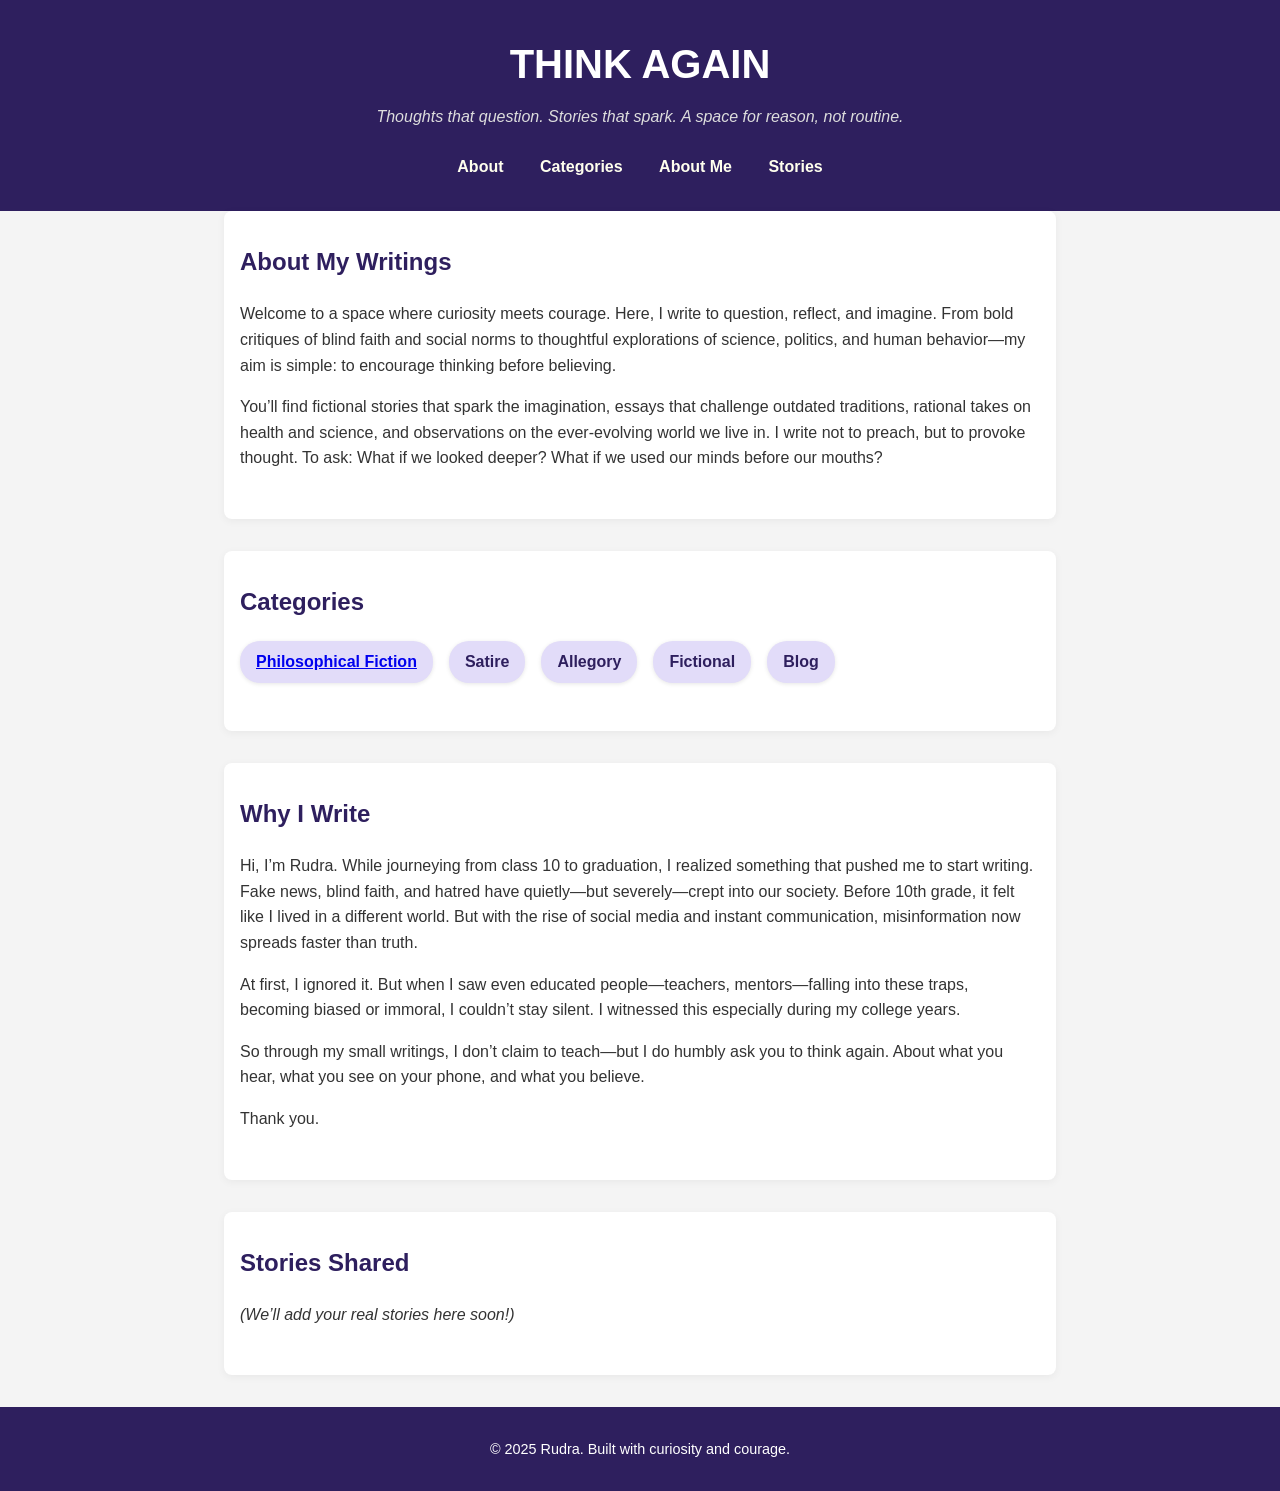
==== index.html @ 53f92363 "Initial commit" ====
<!DOCTYPE html>
<html lang="en">
<head>
  <meta charset="UTF-8" />
  <meta name="viewport" content="width=device-width, initial-scale=1.0"/>
  <title>THINK AGAIN</title>
  <link rel="stylesheet" href="style.css" />
</head>
<body>
  <header>
    <h1>THINK AGAIN</h1>
    <p class="tagline">Thoughts that question. Stories that spark. A space for reason, not routine.</p>
    <nav>
      <a href="#about-writing">About</a>
      <a href="#categories">Categories</a>
      <a href="#about-me">About Me</a>
      <a href="#stories">Stories</a>
    </nav>
  </header>

  <section id="about-writing">
    <h2>About My Writings</h2>
    <p>Welcome to a space where curiosity meets courage. Here, I write to question, reflect, and imagine. From bold critiques of blind faith and social norms to thoughtful explorations of science, politics, and human behavior—my aim is simple: to encourage thinking before believing.</p>
    <p>You’ll find fictional stories that spark the imagination, essays that challenge outdated traditions, rational takes on health and science, and observations on the ever-evolving world we live in. I write not to preach, but to provoke thought. To ask: What if we looked deeper? What if we used our minds before our mouths?</p>
  </section>

  <section id="categories">
    <h2>Categories</h2>
    <ul class="category-list">
      <li><a href="philosophical-fiction.html">Philosophical Fiction</a></li>

      <li>Satire</li>
      <li>Allegory</li>
      <li>Fictional</li>
      <li>Blog</li>
    </ul>
  </section>

  <section id="about-me">
    <h2>Why I Write</h2>
    <p>Hi, I’m Rudra. While journeying from class 10 to graduation, I realized something that pushed me to start writing. Fake news, blind faith, and hatred have quietly—but severely—crept into our society. Before 10th grade, it felt like I lived in a different world. But with the rise of social media and instant communication, misinformation now spreads faster than truth.</p>
    <p>At first, I ignored it. But when I saw even educated people—teachers, mentors—falling into these traps, becoming biased or immoral, I couldn’t stay silent. I witnessed this especially during my college years.</p>
    <p>So through my small writings, I don’t claim to teach—but I do humbly ask you to think again. About what you hear, what you see on your phone, and what you believe.</p>
    <p>Thank you.</p>
  </section>

  <section id="stories">
    <h2>Stories Shared</h2>
    <p><em>(We’ll add your real stories here soon!)</em></p>
    <div id="story-list"></div>
  </section>

  <footer>
    <p>© 2025 Rudra. Built with curiosity and courage.</p>
  </footer>

  <script src="script.js"></script>
</body>
</html>
---- style.css ----
/* Global styles */
body {
  margin: 0;
  padding: 0;
  font-family: 'Segoe UI', sans-serif;
  line-height: 1.6;
  background-color: #f4f4f4;
  color: #333;
}

header {
  background-color: #2e1f5e;
  color: white;
  padding: 2rem 1rem;
  text-align: center;
}

header h1 {
  margin: 0;
  font-size: 2.5rem;
}

.tagline {
  font-style: italic;
  margin-top: 0.5rem;
  font-size: 1rem;
  color: #ddd;
}

nav {
  margin-top: 1.5rem;
}

nav a {
  margin: 0 1rem;
  color: #ffe;
  text-decoration: none;
  font-weight: bold;
}

nav a:hover {
  text-decoration: underline;
}

section {
  padding: 2rem 1rem;
  max-width: 800px;
  margin: auto;
  background-color: white;
  margin-bottom: 2rem;
  border-radius: 8px;
  box-shadow: 0 2px 8px rgba(0, 0, 0, 0.05);
}

section h2 {
  color: #2e1f5e;
  margin-top: 0;
}

.category-list {
  list-style: none;
  padding: 0;
  display: flex;
  flex-wrap: wrap;
  gap: 1rem;
}

.category-list li {
  background-color: #e2dcf9;
  color: #2e1f5e;
  padding: 0.5rem 1rem;
  border-radius: 20px;
  font-weight: bold;
  box-shadow: 0 1px 4px rgba(0, 0, 0, 0.1);
}

#story-list > div {
  margin-bottom: 1.5rem;
  padding: 1rem;
  background-color: #fdfdfd;
  border-left: 5px solid #2e1f5e;
  border-radius: 4px;
}

footer {
  text-align: center;
  padding: 1rem;
  background-color: #2e1f5e;
  color: white;
  font-size: 0.9rem;
}
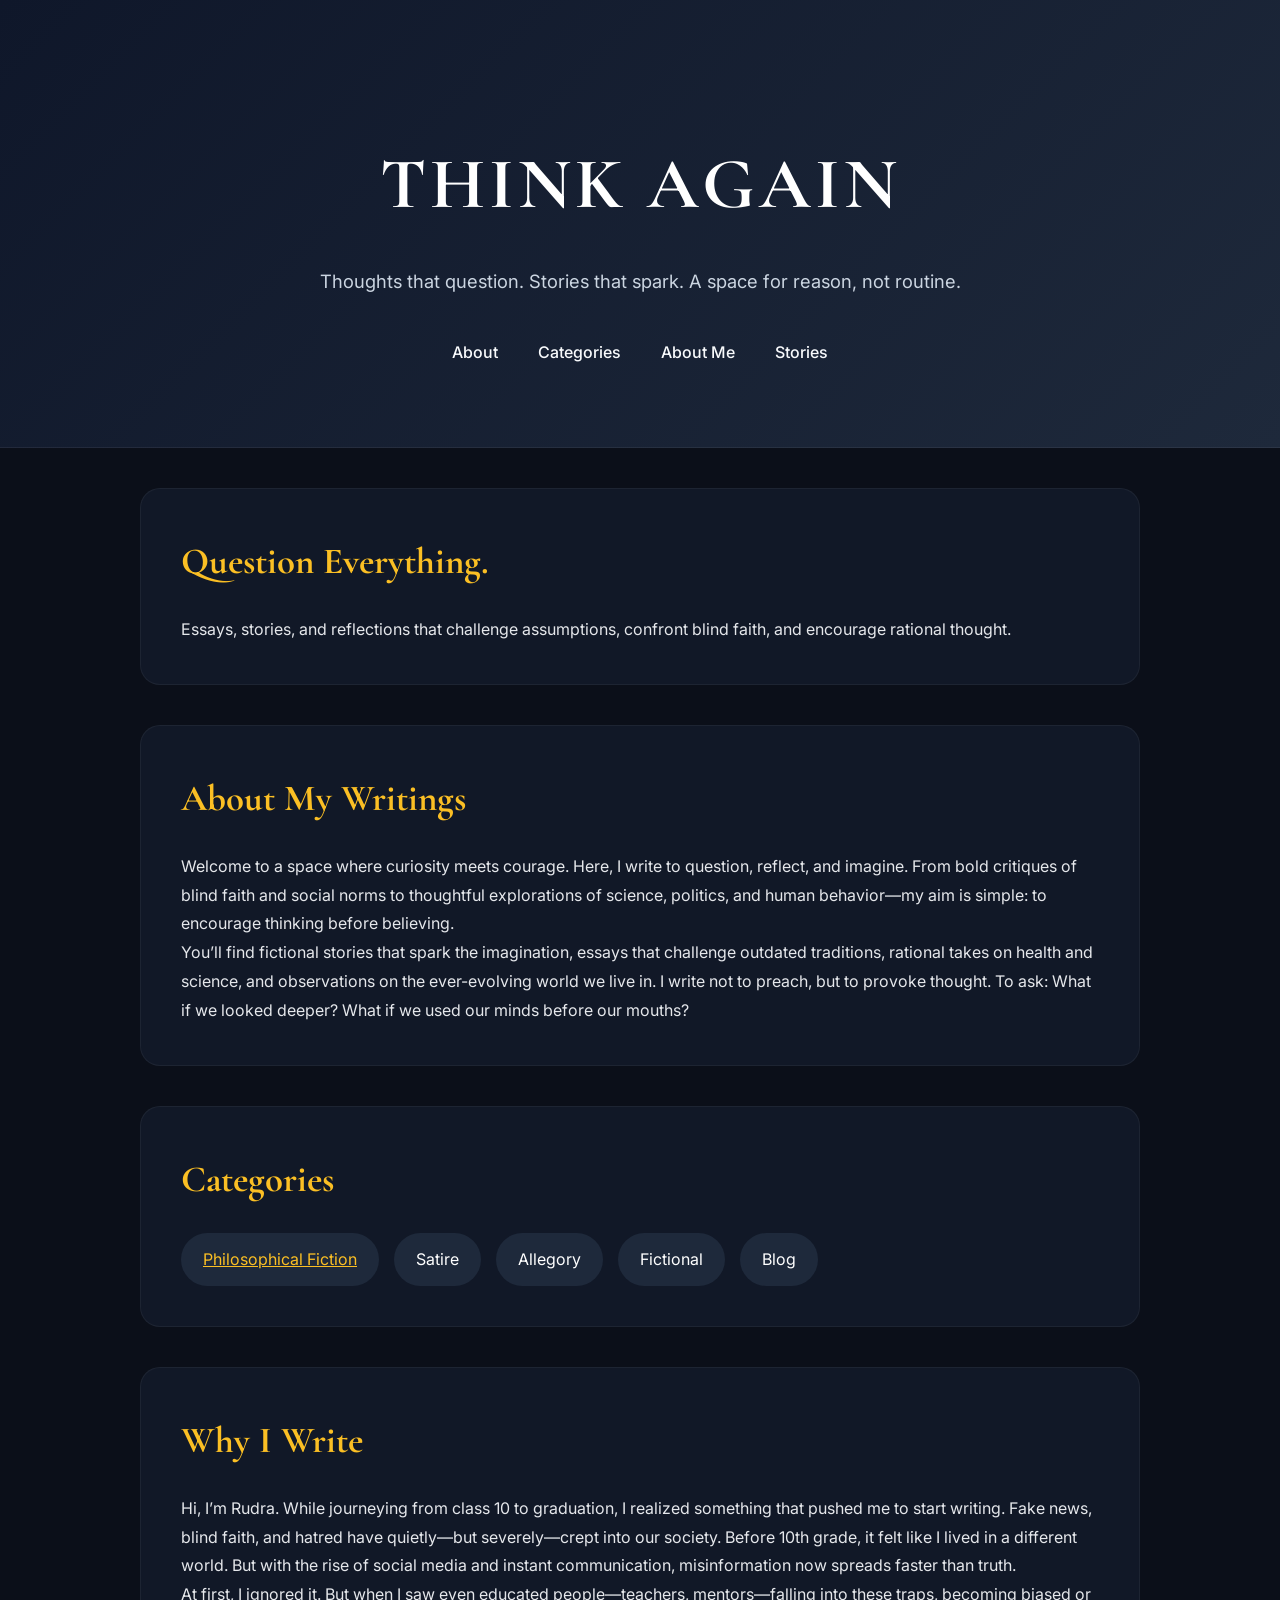
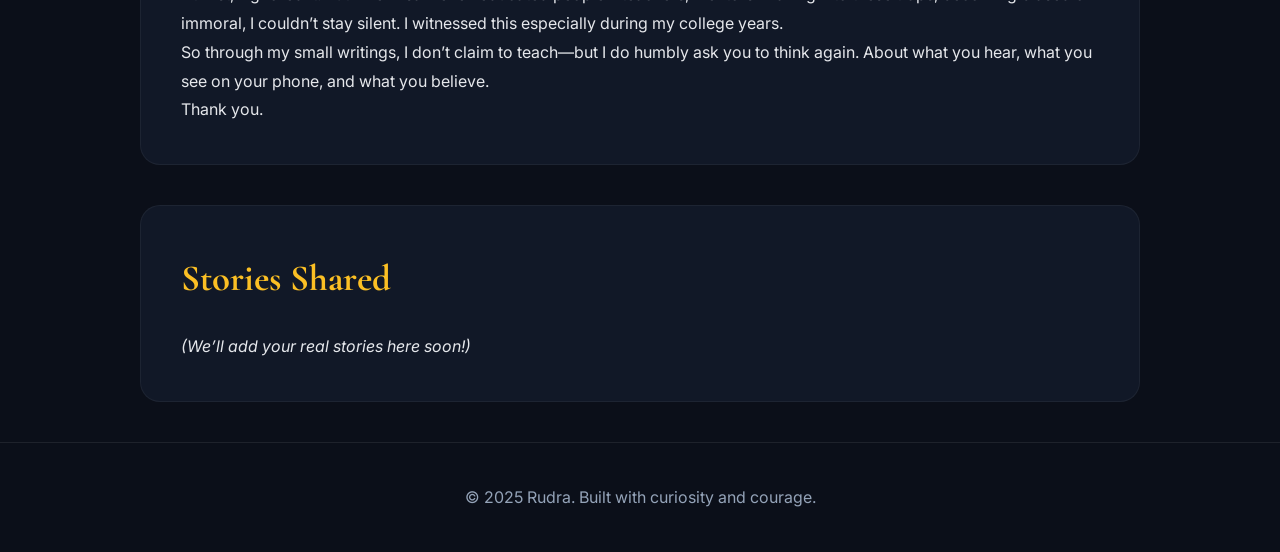
==== commit a8cf54ac: "Premium dark theme redesign" ====
--- a/index.html
+++ b/index.html
@@ -17,6 +17,13 @@
       <a href="#stories">Stories</a>
     </nav>
   </header>
+  <section class="hero">
+  <h2>Question Everything.</h2>
+  <p>
+    Essays, stories, and reflections that challenge assumptions,
+    confront blind faith, and encourage rational thought.
+  </p>
+</section>
 
   <section id="about-writing">
     <h2>About My Writings</h2>
--- a/style.css
+++ b/style.css
@@ -1,91 +1,164 @@
-/* Global styles */
-body {
-  margin: 0;
-  padding: 0;
-  font-family: 'Segoe UI', sans-serif;
-  line-height: 1.6;
-  background-color: #f4f4f4;
-  color: #333;
+@import url('https://fonts.googleapis.com/css2?family=Inter:wght@300;400;500;600&family=Cormorant+Garamond:wght@500;600;700&display=swap');
+
+*{
+    margin:0;
+    padding:0;
+    box-sizing:border-box;
 }
 
-header {
-  background-color: #2e1f5e;
-  color: white;
-  padding: 2rem 1rem;
-  text-align: center;
+html{
+    scroll-behavior:smooth;
 }
 
-header h1 {
-  margin: 0;
-  font-size: 2.5rem;
+body{
+    font-family:'Inter',sans-serif;
+    background:#0b0f19;
+    color:#e5e7eb;
+    line-height:1.8;
 }
 
-.tagline {
-  font-style: italic;
-  margin-top: 0.5rem;
-  font-size: 1rem;
-  color: #ddd;
+/* Header */
+
+header{
+    background:
+    linear-gradient(
+        135deg,
+        #0f172a,
+        #1e293b
+    );
+
+    text-align:center;
+    padding:120px 20px 80px;
+    border-bottom:1px solid rgba(255,255,255,0.08);
 }
 
-nav {
-  margin-top: 1.5rem;
+header h1{
+    font-family:'Cormorant Garamond',serif;
+    font-size:4.5rem;
+    letter-spacing:4px;
+    color:white;
 }
 
-nav a {
-  margin: 0 1rem;
-  color: #ffe;
-  text-decoration: none;
-  font-weight: bold;
+.tagline{
+    margin-top:15px;
+    font-size:1.15rem;
+    color:#cbd5e1;
+    max-width:700px;
+    margin-left:auto;
+    margin-right:auto;
 }
 
-nav a:hover {
-  text-decoration: underline;
+/* Navigation */
+
+nav{
+    margin-top:40px;
 }
 
-section {
-  padding: 2rem 1rem;
-  max-width: 800px;
-  margin: auto;
-  background-color: white;
-  margin-bottom: 2rem;
-  border-radius: 8px;
-  box-shadow: 0 2px 8px rgba(0, 0, 0, 0.05);
+nav a{
+    color:#f8fafc;
+    text-decoration:none;
+    margin:0 18px;
+    font-weight:500;
+    transition:.3s;
 }
 
-section h2 {
-  color: #2e1f5e;
-  margin-top: 0;
+nav a:hover{
+    color:#fbbf24;
 }
 
-.category-list {
-  list-style: none;
-  padding: 0;
-  display: flex;
-  flex-wrap: wrap;
-  gap: 1rem;
+/* Sections */
+
+section{
+    max-width:1000px;
+    margin:40px auto;
+    padding:40px;
+    background:#111827;
+    border-radius:20px;
+    border:1px solid rgba(255,255,255,0.05);
+
+    transition:.3s;
 }
 
-.category-list li {
-  background-color: #e2dcf9;
-  color: #2e1f5e;
-  padding: 0.5rem 1rem;
-  border-radius: 20px;
-  font-weight: bold;
-  box-shadow: 0 1px 4px rgba(0, 0, 0, 0.1);
+section:hover{
+    transform:translateY(-4px);
 }
 
-#story-list > div {
-  margin-bottom: 1.5rem;
-  padding: 1rem;
-  background-color: #fdfdfd;
-  border-left: 5px solid #2e1f5e;
-  border-radius: 4px;
+section h2{
+    font-family:'Cormorant Garamond',serif;
+    font-size:2.3rem;
+    margin-bottom:20px;
+    color:#fbbf24;
 }
 
-footer {
-  text-align: center;
-  padding: 1rem;
-  background-color: #2e1f5e;
-  color: white;
-  font-size: 0.9rem;
+/* Categories */
+
+.category-list{
+    list-style:none;
+    display:flex;
+    flex-wrap:wrap;
+    gap:15px;
 }
+
+.category-list li{
+    background:#1e293b;
+    color:white;
+    padding:12px 22px;
+    border-radius:999px;
+    transition:.3s;
+    cursor:pointer;
+}
+
+.category-list li:hover{
+    background:#fbbf24;
+    color:black;
+    transform:translateY(-3px);
+}
+
+/* Story Cards */
+
+#story-list > div{
+    background:#1e293b;
+    padding:20px;
+    border-radius:15px;
+    border-left:4px solid #fbbf24;
+    margin-bottom:20px;
+}
+
+/* Links */
+
+a{
+    color:#fbbf24;
+}
+
+a:hover{
+    opacity:.8;
+}
+
+/* Footer */
+
+footer{
+    text-align:center;
+    padding:40px 20px;
+    color:#94a3b8;
+    border-top:1px solid rgba(255,255,255,.08);
+}
+
+/* Mobile */
+
+@media(max-width:768px){
+
+header h1{
+    font-size:3rem;
+}
+
+section{
+    padding:25px;
+    margin:20px;
+}
+
+nav a{
+    display:block;
+    margin:10px 0;
+}
+
+}
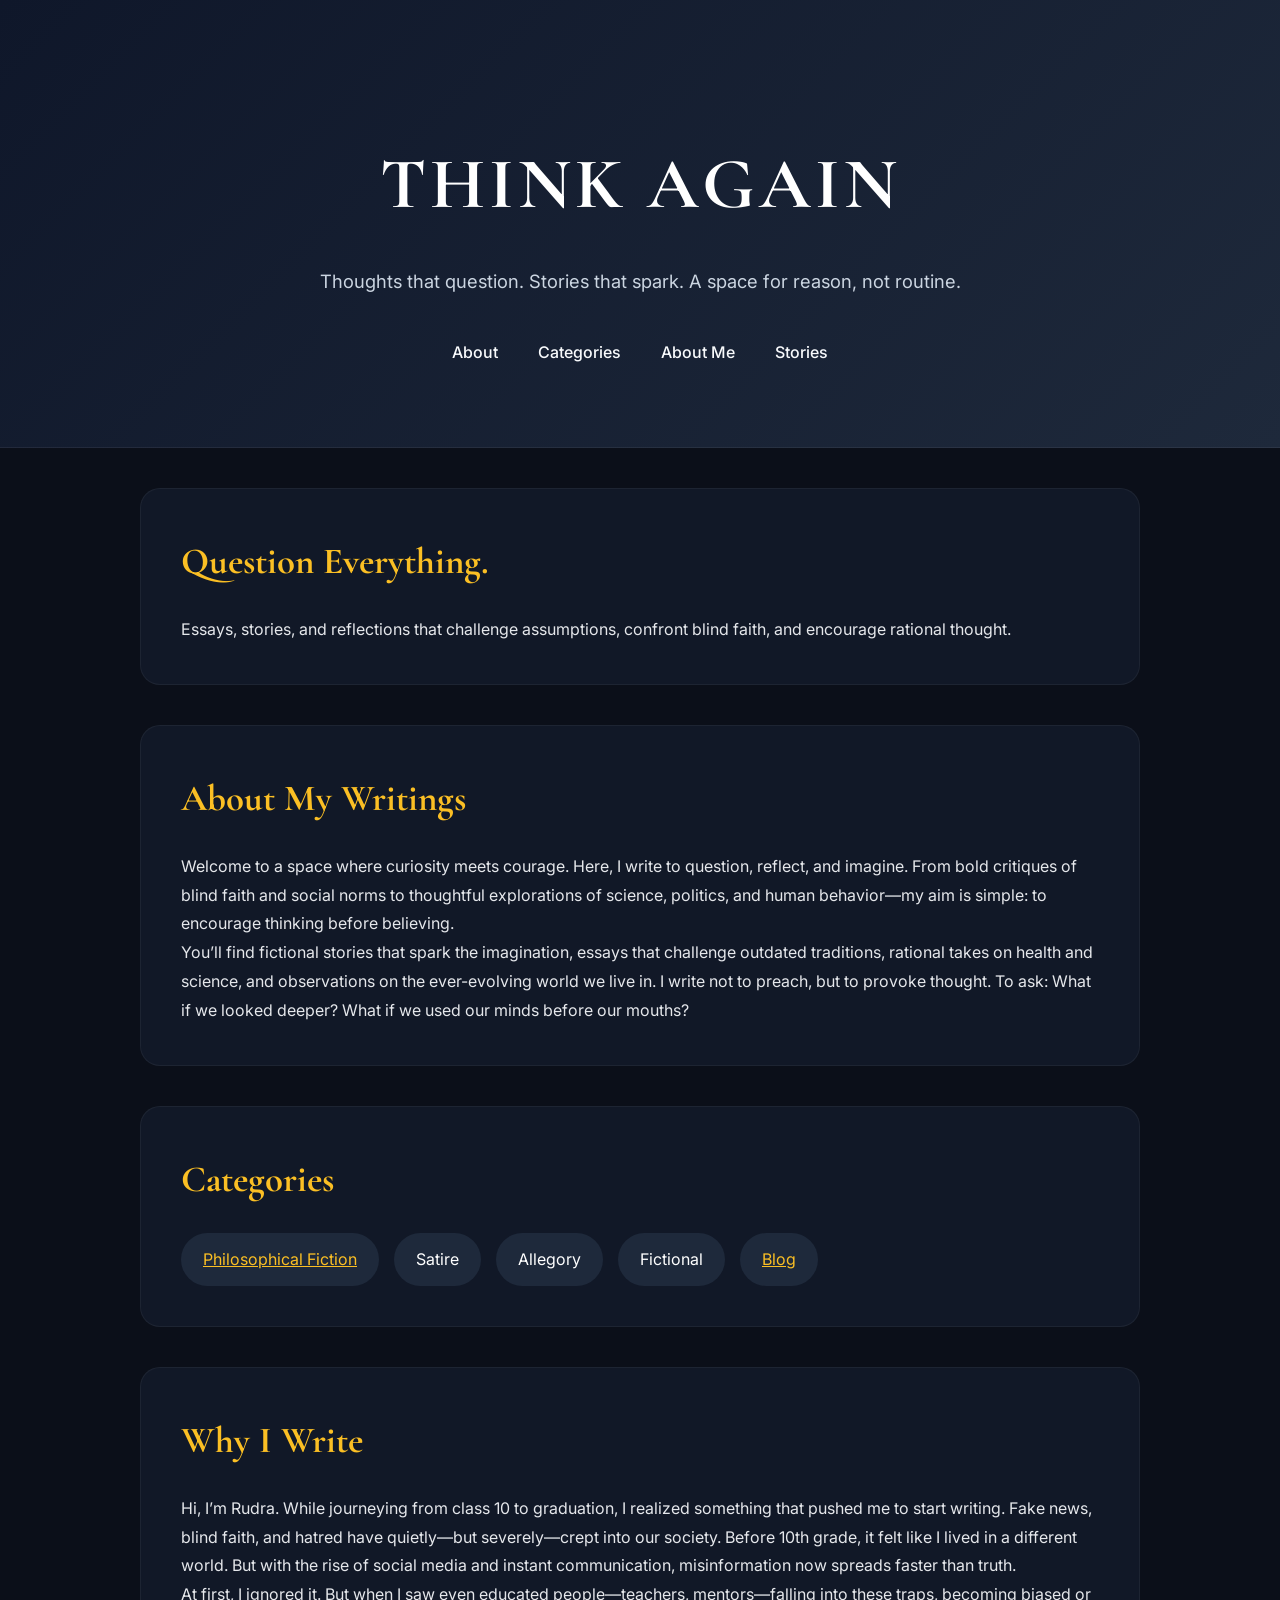
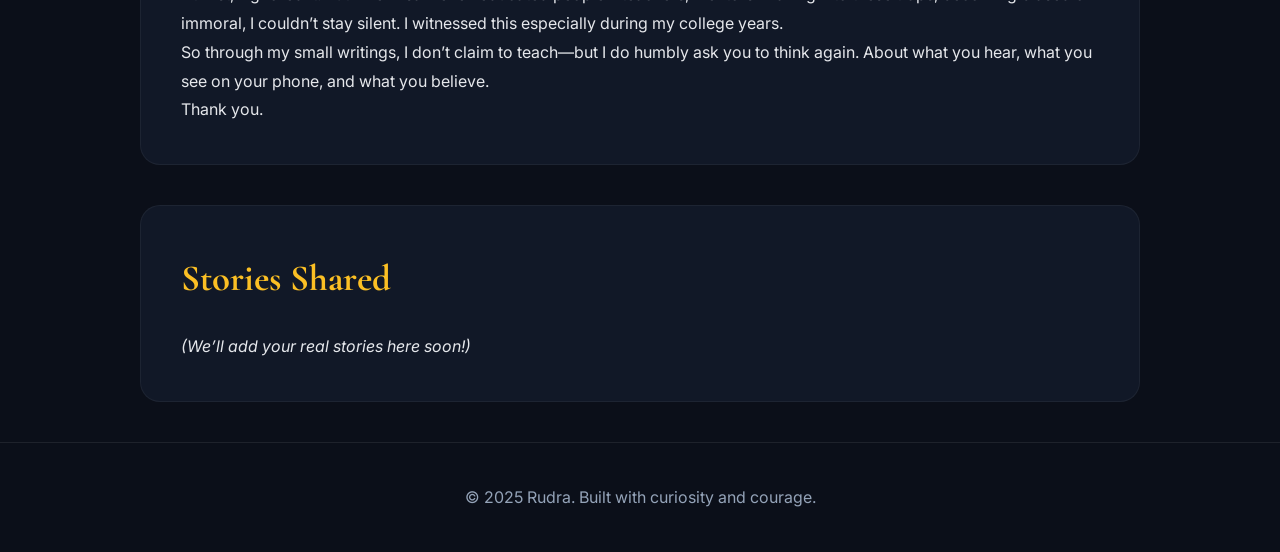
==== commit c554ddc3: "Add blog page and Sorry Messi article" ====
--- a/index.html
+++ b/index.html
@@ -39,7 +39,7 @@
       <li>Satire</li>
       <li>Allegory</li>
       <li>Fictional</li>
-      <li>Blog</li>
+      <li><a href="sharedblogs.html">Blog</a></li>
     </ul>
   </section>
 
@@ -56,7 +56,6 @@
     <p><em>(We’ll add your real stories here soon!)</em></p>
     <div id="story-list"></div>
   </section>
-
   <footer>
     <p>© 2025 Rudra. Built with curiosity and courage.</p>
   </footer>
